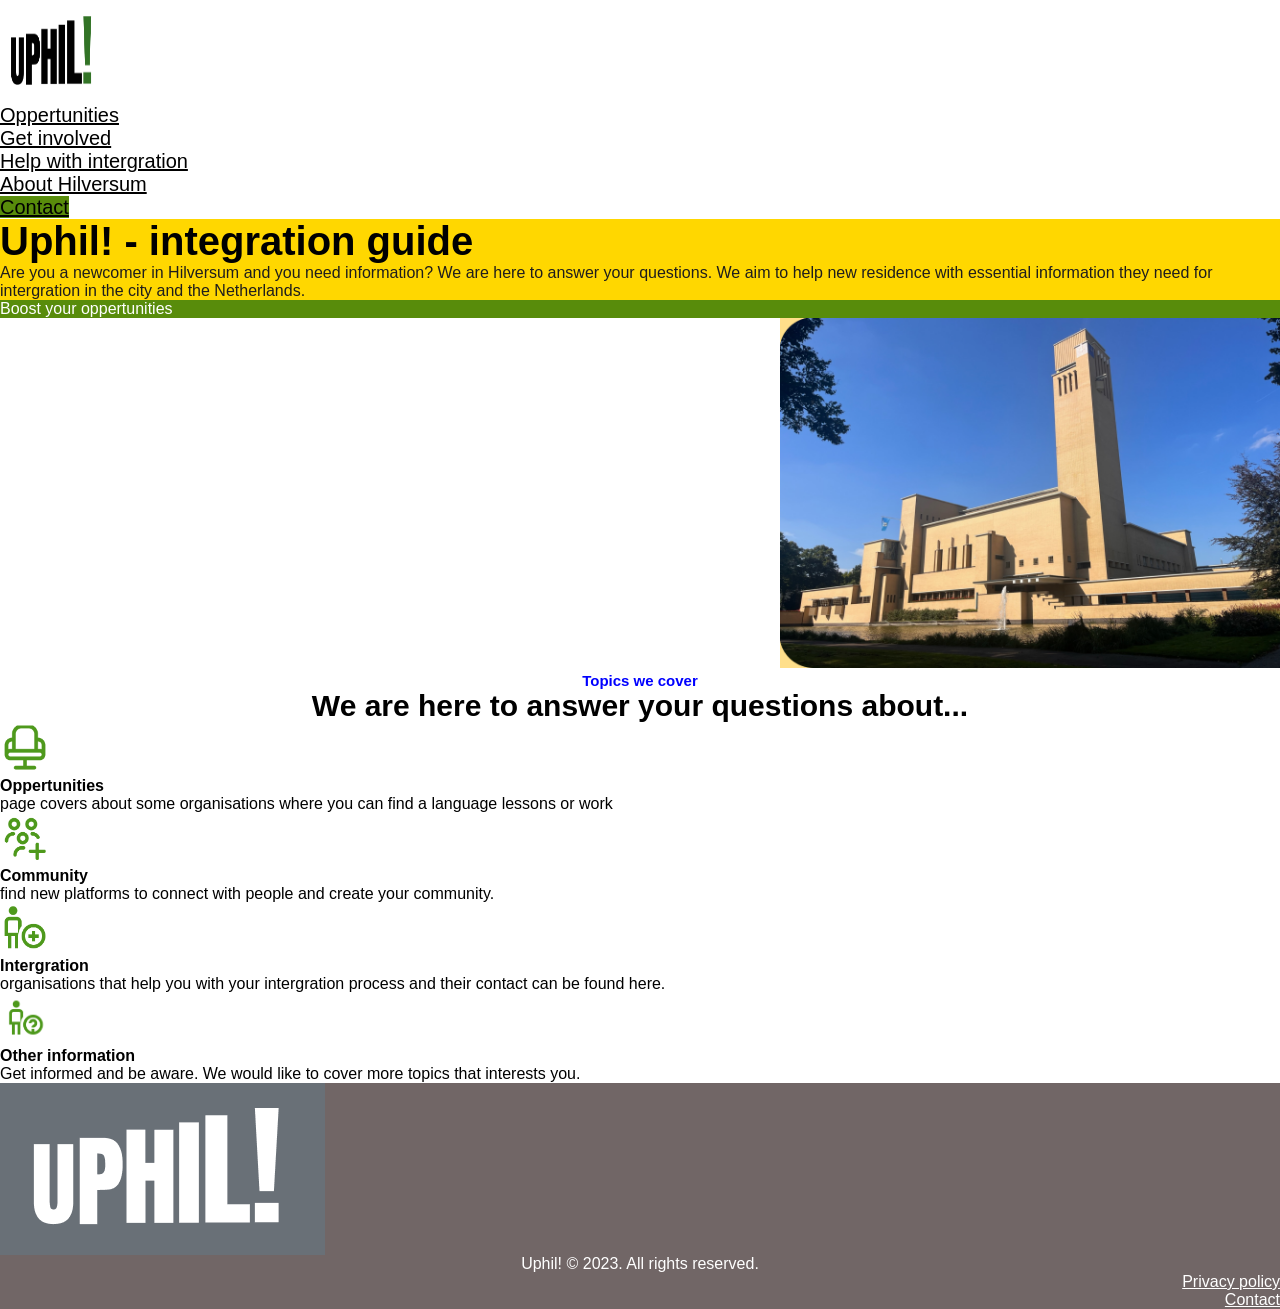
==== Assignment 4.8E/index.html @ 982738bf "Update assignment 4.8E en eindopdracht Web-Markup" ====
<!DOCTYPE html>
<html lang="en">
    <head>
        <meta charset="utf-8" />        
		<meta name = "keywords" content="homework, two, student, table, ul" />
		<meta name = "description" content="Homework for week 4 assignment 4_8E
											Uphil in as webmarkup
											" />
		<meta name = "author" content="Achim" />
		<link rel="stylesheet" 
			  type="text/css" 
			  href="css/styles.css" 
			  />
		
		<title>Uphil - Homework lecture 4 8E - Figma</title>		
    </head>
	<body>
        <!-- Company logo and menu-->
		<header>
            <!-- logo -->
			<img id="uphill-logo"
				src="img/uphil_logo.png"
				title = "Uphil logo"
				alt = "company uphil logo black with green with a transparant background"				
				/>
			<!-- menu -->
			<nav class="nav-items">
				<ul>
					<li>
						<a href="oppertunities.html">
							Oppertunities
						</a>
					</li>
					<li>
						<a href="get_involved.html">
							Get involved
						</a>
					</li>
					<li>
						<a href="help_with_intergration.html">
							Help with intergration
						</a>
					</li>
                    <li>
						<a href="about_hilversum.html">
							About Hilversum
						</a>
					</li>
                    <li>
						<a href="contact.html" class="green-button">
							Contact
						</a>
					</li>
				</ul>
			</nav>			
		</header>
        <!-- company info , needs and topics-->
		<main>
            <!-- what we do-->
			<section class="intro-section">
                <article>
                    <header>
                        Uphil&#33; 	&#45; integration guide
                    </header>
                    <p>			
                        Are you a newcomer in Hilversum and you need information&#63;
                        We are here to answer your questions. We aim to help new residence with essential 
                        information they need for intergration in the city and the Netherlands.		
                    </p>
                    <footer class="green-button">
                        Boost your oppertunities
                    </footer>
                </article>
                <aside>
                    <img
                        src="img/uphil_building.png"
                        title = "Uphil uphil building"
                        alt = "foto of the yellow uphil building before the water and nice blue sky"				
                        />
                </aside>
			</section>
            <!-- Topics we cover -->	
			<section class="topics-section">
                <h1>
                    Topics we cover
                </h1>
                <h2>
                    We are here to answer your questions about...
                </h2>
                <ul>
                    <li>
                        <img class="topics-icons"
                            src="img/icons/oppertunities.png"
                            title = "Uphil oppertunities"
                            alt = "uphil icon with a chair in green"				
                            />
                        <header>
                            Oppertunities
                        </header>
                        <p>
                            page covers about some organisations where you can find a language lessons or work
                        </p>
                    </li>
                    <li>              
                        <img class="topics-icons"
                            src="img/icons/community.png"
                            title = "Uphil community"
                            alt = "uphil icon with people where you like to be with"				
                            />
                        <header>
                            Community
                        </header>
                        <p>
                            find new platforms to connect with people and create your community.
                        </p>
                    </li>
                    <li>              
                        <img class="topics-icons"
                            src="img/icons/integration.png"
                            title = "Uphil intergration"
                            alt = "uphil icon with people who like to be intergrated"				
                            />
                        <header>
                            Intergration
                        </header>
                        <p>
                            organisations that help you with your intergration process and their contact can be found here.
                        </p>
                    </li>
                    <li>              
                        <img class="topics-icons"
                            src="img/icons/other_information.png"
                            title = "Uphil other information"
                            alt = "uphil icon with people that gave questions"				
                            />
                        <header>
                            Other information
                        </header>
                        <p>
                            Get informed and be aware.
                            We would like to cover more topics that interests you.
                        </p>
                    </li>
                </ul>
            </section>			
        </main>	
		<!-- website footer -->		
		<footer class="site-footer">
			<ul>
                <li>
                    <!-- logo -->
                    <img
                        src="img/uphil_logo_gr.png"
                        title = "Uphil logo"
                        alt = "company uphil logo black with green with a transparant background"				
                        />
                </li>
                <li id="copyright">
                    Uphil&#33; &copy; 2023. All rights reserved.
                </li>
                <li>
                    <a href="contact.html">Privacy policy</a> 
                </li>
                <li>
                    <a href="contact.html">Contact</a>                    
                </li>
            </ul>
		</footer>		
	</body>
</html>
---- Assignment 4.8E/css/styles.css ----
* 
{
    border: 0;
    margin: 0;
    padding: 0;
    background-color: #fff;
}

#uphill-logo 
{
    width: 100px;
    height: 100px;
}

.nav-items a
{
    color: black;
    font-weight: 300;
    font-family: Arial, Helvetica, sans-serif;
    font-size: 20px;
}

.intro-section 
{
    display: flex;
    flex-wrap: wrap;
    flex-direction: row;
    justify-content: end;
}

.intro-section img
{
    width: 500px;
    height: 350px;
}

.intro-section p
{
    background-color: gold;
    color: rgb(30, 29, 29);
    font-family: Arial, Helvetica, sans-serif;
}

.intro-section header
{
    background-color: gold;
    font-family: Arial, Helvetica, sans-serif;
    font-size: 40px;
    font-weight: bold;
}

.green-button 
{
    background-color: rgb(88, 140, 11);
    color: white;
    font-family: Arial, Helvetica, sans-serif;
}

.site-footer li
{
    background-color: rgb(113, 102, 102);
    color: #fff;
    font-family: Arial, Helvetica, sans-serif;
}

.site-footer a
{
    background-color: rgb(113, 102, 102);
    color: #fff;
    display: flex;
    justify-content: end;
}

.site-footer img
{
    display: flex;
}

#copyright 
{
    display: flex;
    justify-content: center;
    align-items: first baseline;
}

.topics-icons
{
    width: 50px;
    height: 50px;
}

.topics-section header
{
    font-family: Arial, Helvetica, sans-serif;
    font-weight: bold;
}

.topics-section h1
{
    font-family: Arial, Helvetica, sans-serif;
    color: blue;
    font-size: 15px;
    text-align: center;
}

.topics-section h2 
{
    font-family: Arial, Helvetica, sans-serif;
    font-weight: bold;
    font-size: 30px;
    text-align: center;
}

.topics-section p
{
    font-family: Arial, Helvetica, sans-serif;
}
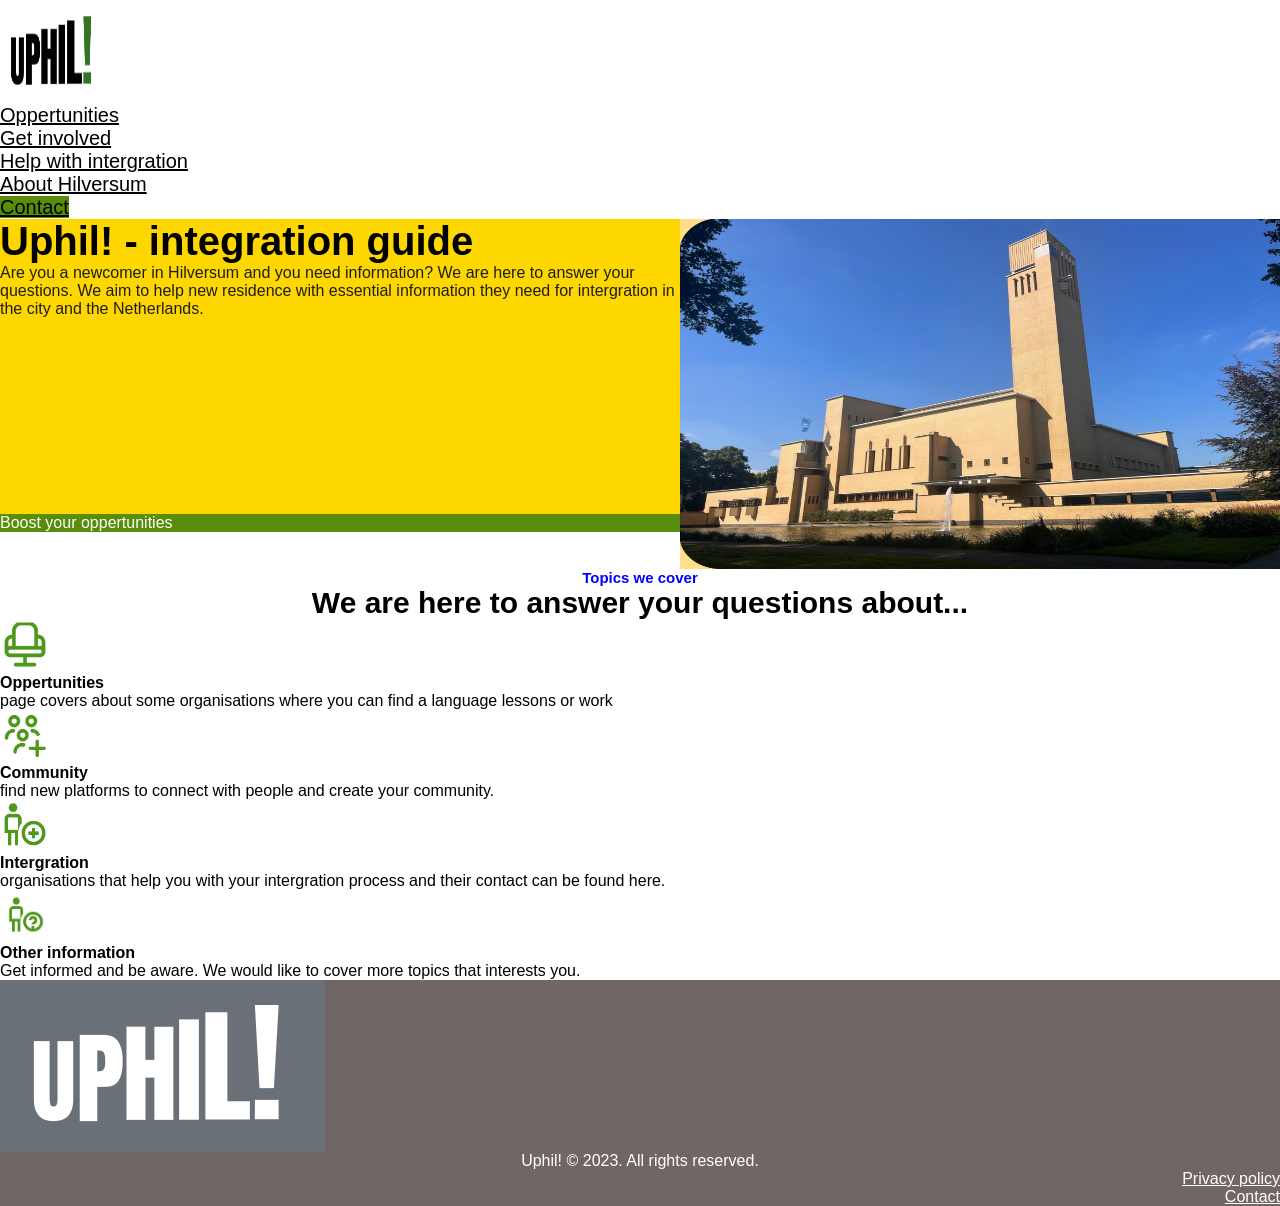
==== commit 909196df: "Assignment4.8E verder gemaakt en afbeeldingen verzameld voor eindopdracht." ====
--- a/Assignment 4.8E/index.html
+++ b/Assignment 4.8E/index.html
@@ -94,10 +94,10 @@
                             title = "Uphil oppertunities"
                             alt = "uphil icon with a chair in green"				
                             />
-                        <header>
+                        <header id="topic-opp">
                             Oppertunities
                         </header>
-                        <p>
+                        <p class="topics-paragraph">
                             page covers about some organisations where you can find a language lessons or work
                         </p>
                     </li>
@@ -107,10 +107,10 @@
                             title = "Uphil community"
                             alt = "uphil icon with people where you like to be with"				
                             />
-                        <header>
+                        <header id="topic-com">
                             Community
                         </header>
-                        <p>
+                        <p class="topics-paragraph">
                             find new platforms to connect with people and create your community.
                         </p>
                     </li>
@@ -120,10 +120,10 @@
                             title = "Uphil intergration"
                             alt = "uphil icon with people who like to be intergrated"				
                             />
-                        <header>
+                        <header id="topic-integration">
                             Intergration
                         </header>
-                        <p>
+                        <p class="topics-paragraph">
                             organisations that help you with your intergration process and their contact can be found here.
                         </p>
                     </li>
@@ -133,10 +133,10 @@
                             title = "Uphil other information"
                             alt = "uphil icon with people that gave questions"				
                             />
-                        <header>
+                        <header id="topic-other">
                             Other information
                         </header>
-                        <p>
+                        <p class="topics-paragraph">
                             Get informed and be aware.
                             We would like to cover more topics that interests you.
                         </p>
--- a/Assignment 4.8E/css/styles.css
+++ b/Assignment 4.8E/css/styles.css
@@ -23,22 +23,26 @@
 .intro-section 
 {
     display: flex;
-    flex-wrap: wrap;
     flex-direction: row;
     justify-content: end;
+    align-content: space-around;
+    background-color: gold;
+    height: 350px;
 }
 
 .intro-section img
 {
-    width: 500px;
+    width: 600px;
     height: 350px;
 }
 
-.intro-section p
+.intro-section p 
 {
     background-color: gold;
     color: rgb(30, 29, 29);
     font-family: Arial, Helvetica, sans-serif;
+    height: 250px;
+    width: fit-content;
 }
 
 .intro-section header
@@ -89,6 +93,8 @@
     height: 50px;
 }
 
+
+
 .topics-section header
 {
     font-family: Arial, Helvetica, sans-serif;
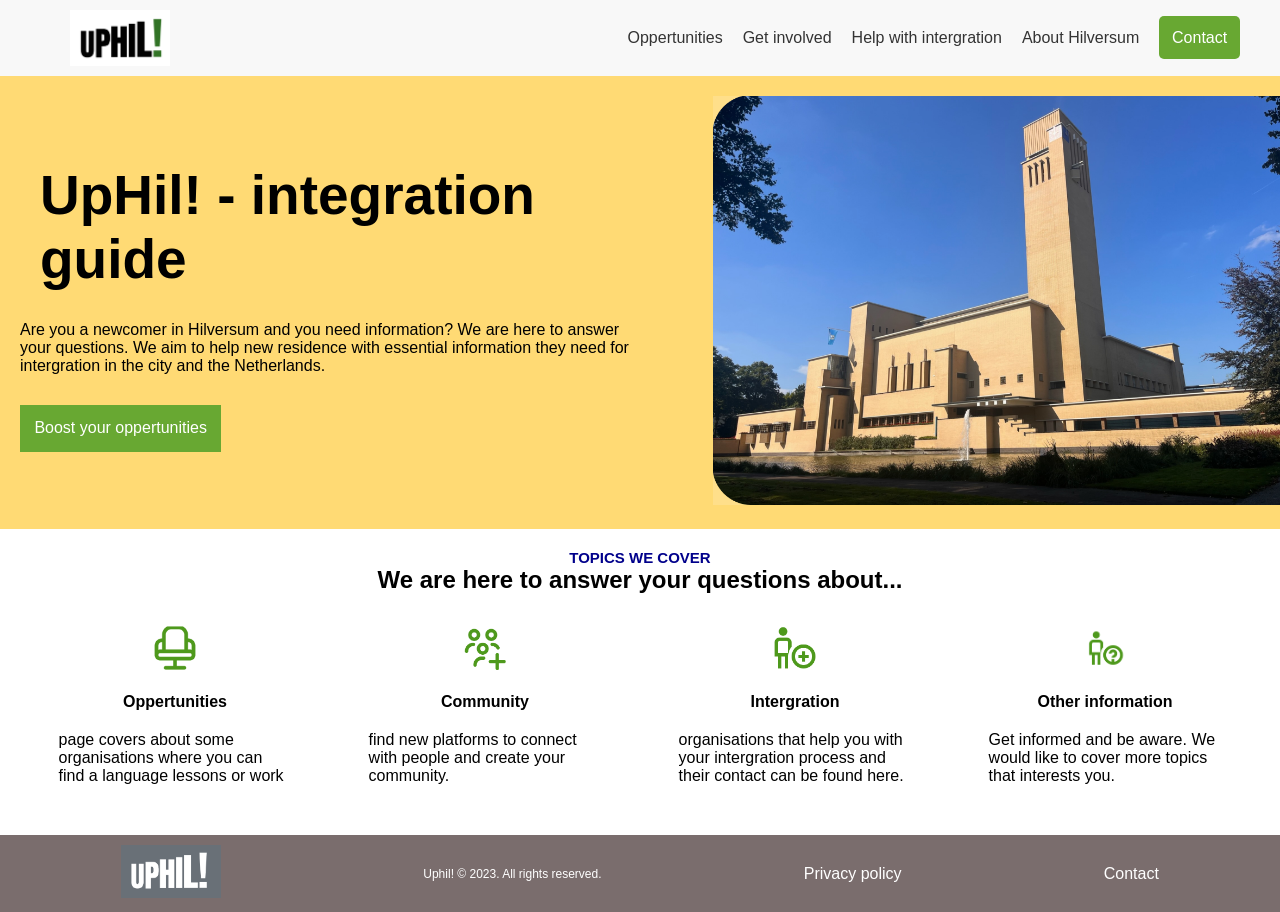
==== commit 75f80781: "Website gefinetuned" ====
--- a/Assignment 4.8E/index.html
+++ b/Assignment 4.8E/index.html
@@ -18,7 +18,7 @@
         <!-- Company logo and menu-->
 		<header>
             <!-- logo -->
-			<img id="uphill-logo"
+			<img id="logo"
 				src="img/uphil_logo.png"
 				title = "Uphil logo"
 				alt = "company uphil logo black with green with a transparant background"				
@@ -60,7 +60,7 @@
 			<section class="intro-section">
                 <article>
                     <header>
-                        Uphil&#33; 	&#45; integration guide
+                        UpHil&#33; 	&#45; integration guide
                     </header>
                     <p>			
                         Are you a newcomer in Hilversum and you need information&#63;
@@ -82,7 +82,7 @@
             <!-- Topics we cover -->	
 			<section class="topics-section">
                 <h1>
-                    Topics we cover
+                    TOPICS WE COVER
                 </h1>
                 <h2>
                     We are here to answer your questions about...
@@ -94,7 +94,7 @@
                             title = "Uphil oppertunities"
                             alt = "uphil icon with a chair in green"				
                             />
-                        <header id="topic-opp">
+                        <header class="topics">
                             Oppertunities
                         </header>
                         <p class="topics-paragraph">
@@ -107,7 +107,7 @@
                             title = "Uphil community"
                             alt = "uphil icon with people where you like to be with"				
                             />
-                        <header id="topic-com">
+                        <header class="topics">
                             Community
                         </header>
                         <p class="topics-paragraph">
@@ -120,7 +120,7 @@
                             title = "Uphil intergration"
                             alt = "uphil icon with people who like to be intergrated"				
                             />
-                        <header id="topic-integration">
+                        <header class="topics">
                             Intergration
                         </header>
                         <p class="topics-paragraph">
@@ -133,7 +133,7 @@
                             title = "Uphil other information"
                             alt = "uphil icon with people that gave questions"				
                             />
-                        <header id="topic-other">
+                        <header class="topics">
                             Other information
                         </header>
                         <p class="topics-paragraph">
--- a/Assignment 4.8E/css/styles.css
+++ b/Assignment 4.8E/css/styles.css
@@ -1,9 +1,31 @@
 * 
 {
-    border: 0;
+    box-sizing: border-box;
     margin: 0;
     padding: 0;
-    background-color: #fff;
+    font-family: Arial, sans-serif;
+}
+
+body 
+{
+    display: flex;
+    flex-direction: column;
+    min-height: 100vh;
+}
+
+#logo
+{
+    width: 100px;
+    margin-left: 50px
+}
+
+header 
+{
+    display: flex;
+    justify-content: space-between;
+    align-items: center;
+    background-color: #f8f8f8;
+    padding: 10px 20px;
 }
 
 #uphill-logo 
@@ -12,112 +34,188 @@
     height: 100px;
 }
 
-.nav-items a
-{
-    color: black;
-    font-weight: 300;
-    font-family: Arial, Helvetica, sans-serif;
-    font-size: 20px;
+.nav-items ul
+{
+    display: flex;
+    list-style: none;
+}
+
+.nav-items ul li
+{
+    margin-right: 20px;
+}
+
+.nav-items ul li a
+{
+    text-decoration: none;
+    color: #333;
+}
+
+.nav-items ul li a.green-button
+{
+    background-color: #68a832;
+    color: white;
+    padding: 0.8rem;
+    border-radius: 5px;
+    height: 500px;
+}
+
+.main
+{
+    flex: 1;
 }
 
 .intro-section 
 {
     display: flex;
-    flex-direction: row;
-    justify-content: end;
-    align-content: space-around;
-    background-color: gold;
-    height: 350px;
+    justify-content: space-between;
+    align-items: center;
+    padding: 20px;
+    padding-right: 0;
+    background-color: #ffda74;
+}
+
+.intro-section article
+{
+    max-width: 50%;
+}
+
+.intro-section header
+{
+    background-color: #ffda74;
+    font-size: 55px;
+    font-weight: bold;
+    margin-bottom: 20px;
+}
+
+.intro-section aside
+{
+    max-width: 45%;
 }
 
 .intro-section img
 {
-    width: 600px;
-    height: 350px;
+    max-width: 100%;;
+    height: auto;
 }
 
 .intro-section p 
 {
-    background-color: gold;
-    color: rgb(30, 29, 29);
-    font-family: Arial, Helvetica, sans-serif;
-    height: 250px;
-    width: fit-content;
-}
-
-.intro-section header
-{
-    background-color: gold;
-    font-family: Arial, Helvetica, sans-serif;
-    font-size: 40px;
+    margin-bottom: 30px;
+}
+
+.intro-section .green-button
+{
+    background-color: #68a832;
+    color: white;
+    text-align: center;
+    width: max-content;
+    padding: 0.9rem;
+}
+
+.topics-section
+{
+    padding: 20px;
+    text-align: center;
+}
+
+.topics-section ul
+{
+    display: flex;
+    justify-content: space-around;
+    flex-wrap: wrap;
+    list-style: none;
+    padding: 0;
+}
+
+.topics-section ul li
+{
+    display: flex;
+    flex-direction: column;
+    align-items: center;
+    width: 22%;
+    margin: 10px;
+    padding: 20px;
+    background-color: white;
+    border-radius: 10px;
+}
+.topics-section h1
+{
+    color: darkblue;
+    font-size: 15px;
+}
+.topics-section ul li img 
+{
+    width: 50px;
+    margin-bottom: 10px;
+}
+
+.topics-section ul li p
+{
+    margin-top: 10px;
+    text-align: start;
+}
+
+header.topics
+{
     font-weight: bold;
-}
-
-.green-button 
-{
-    background-color: rgb(88, 140, 11);
-    color: white;
-    font-family: Arial, Helvetica, sans-serif;
-}
-
-.site-footer li
-{
-    background-color: rgb(113, 102, 102);
-    color: #fff;
-    font-family: Arial, Helvetica, sans-serif;
-}
-
-.site-footer a
-{
-    background-color: rgb(113, 102, 102);
-    color: #fff;
-    display: flex;
-    justify-content: end;
-}
-
-.site-footer img
-{
-    display: flex;
+    margin: 0;
+    text-align: start;
+    background-color: white;
+}
+
+.site-footer
+{
+    background-color: #7a6d6d;
+    color: white;
+    padding: 10px 20px;
+}
+
+.site-footer ul
+{
+    display: flex;
+    justify-content: space-around;
+    list-style: none;
+    align-items: center;
+}
+
+.site-footer ul li img 
+{
+    width: 100px;
 }
 
 #copyright 
 {
-    display: flex;
-    justify-content: center;
-    align-items: first baseline;
-}
-
-.topics-icons
-{
-    width: 50px;
-    height: 50px;
-}
-
-
-
-.topics-section header
-{
-    font-family: Arial, Helvetica, sans-serif;
-    font-weight: bold;
-}
-
-.topics-section h1
-{
-    font-family: Arial, Helvetica, sans-serif;
-    color: blue;
-    font-size: 15px;
-    text-align: center;
-}
-
-.topics-section h2 
-{
-    font-family: Arial, Helvetica, sans-serif;
-    font-weight: bold;
-    font-size: 30px;
-    text-align: center;
-}
-
-.topics-section p
-{
-    font-family: Arial, Helvetica, sans-serif;
-}
+    font-size: 12px;
+}
+
+.site-footer ul li a
+{
+    text-decoration: none;
+    color: white;
+}
+
+@media (max-width: 768px)
+{
+    .intro-section 
+    {
+        flex-direction: column;
+        align-items: flex-start;
+    }
+
+    .intro-section article, .intro-section aside
+    {
+        max-width: 100%;
+    }
+
+    .topics-section ul 
+    {
+        flex-direction: column;
+        align-items: center;
+    }
+
+    .topics-section ul li 
+    {
+        width: 90%;
+    }
+}
